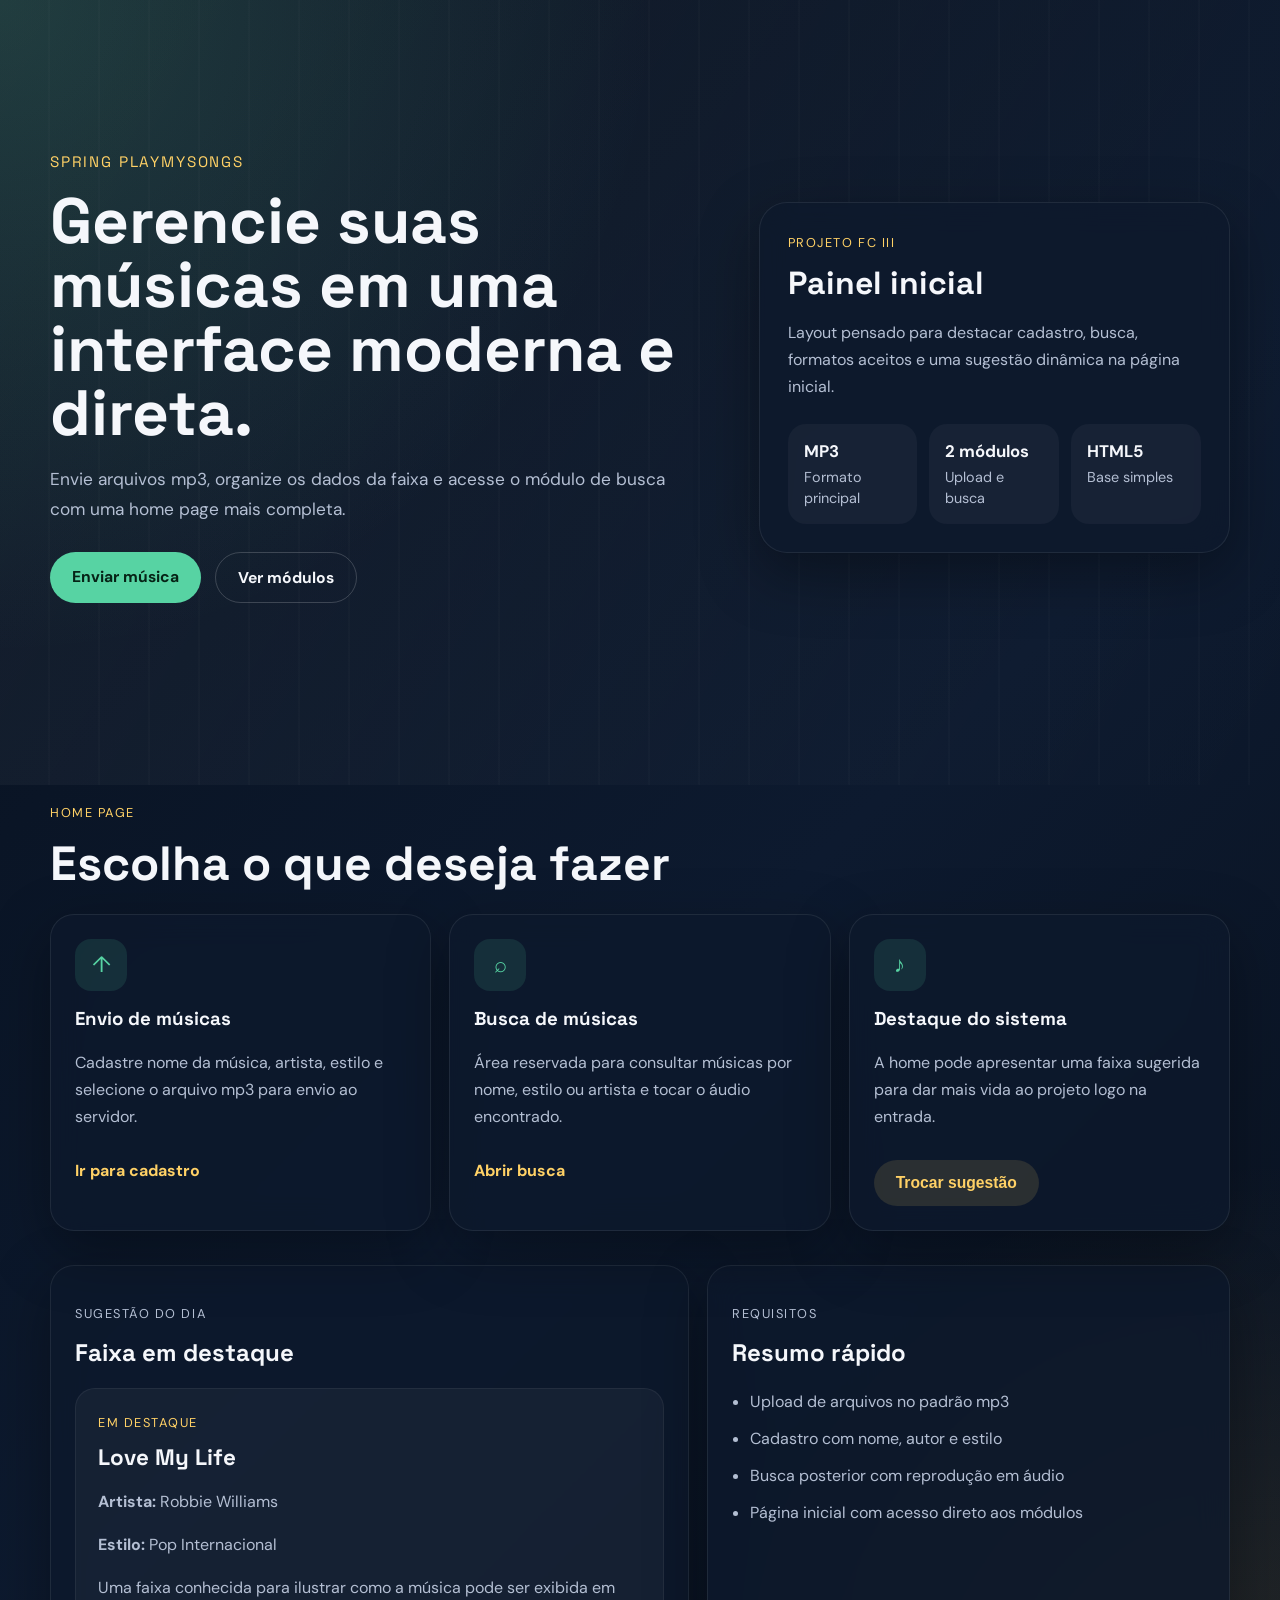
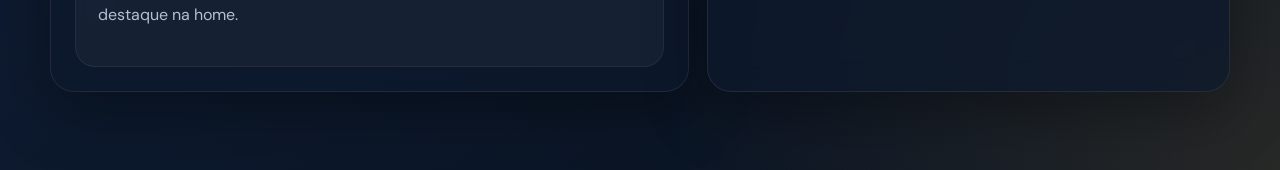
==== src/main/resources/static/index.html @ 6e3c8853 "Arrumar os bugs e fazer front end de pesquisa" ====
<!DOCTYPE html>
<html lang="pt-BR">
<head>
    <meta charset="UTF-8">
    <meta name="viewport" content="width=device-width, initial-scale=1.0">
    <title>Spring PlayMySongs</title>
    <link rel="stylesheet" href="css/style.css">
    <script src="js/indexController.js" defer></script>
</head>
<body>
<section class="hero">
    <div class="hero__overlay"></div>

    <header class="topbar">
        <div>
            <p class="brand">Spring PlayMySongs</p>
            <h1>Gerencie suas músicas em uma interface moderna e direta.</h1>
            <p class="subtitle">
                Envie arquivos mp3, organize os dados da faixa e acesse o módulo de busca com uma home page mais completa.
            </p>

            <div class="hero__actions">
                <a class="btn btn--primary" href="cadastroMusica.html">Enviar música</a>
                <a class="btn btn--secondary" href="#modulos">Ver módulos</a>
            </div>
        </div>

        <div class="hero__card">
            <span class="badge">Projeto FC III</span>
            <h2>Painel inicial</h2>
            <p>
                Layout pensado para destacar cadastro, busca, formatos aceitos e uma sugestão dinâmica na página inicial.
            </p>
            <div class="hero__stats">
                <div>
                    <strong>MP3</strong>
                    <span>Formato principal</span>
                </div>
                <div>
                    <strong>2 módulos</strong>
                    <span>Upload e busca</span>
                </div>
                <div>
                    <strong>HTML5</strong>
                    <span>Base simples</span>
                </div>
            </div>
        </div>
    </header>
</section>

<main class="content">
    <section class="section section--highlight" id="modulos">
        <div class="section__title">
            <p class="eyebrow">Home Page</p>
            <h2>Escolha o que deseja fazer</h2>
        </div>

        <div class="cards">
            <article class="card">
                <span class="card__icon">↑</span>
                <h3>Envio de músicas</h3>
                <p>
                    Cadastre nome da música, artista, estilo e selecione o arquivo mp3 para envio ao servidor.
                </p>
                <a class="card__link" href="cadastroMusica.html">Ir para cadastro</a>
            </article>

            <article class="card">
                <span class="card__icon">⌕</span>
                <h3>Busca de músicas</h3>
                <p>
                    Área reservada para consultar músicas por nome, estilo ou artista e tocar o áudio encontrado.
                </p>
                <a class="card__link" href="#">Abrir busca</a>
            </article>

            <article class="card">
                <span class="card__icon">♪</span>
                <h3>Destaque do sistema</h3>
                <p>
                    A home pode apresentar uma faixa sugerida para dar mais vida ao projeto logo na entrada.
                </p>
                <button class="card__button" type="button" onclick="trocarSugestao()">Trocar sugestão</button>
            </article>
        </div>
    </section>

    <section class="section grid">
        <article class="panel">
            <p class="eyebrow">Sugestão do dia</p>
            <h2>Faixa em destaque</h2>
            <div id="filme-sugerido" class="suggestion-box"></div>
        </article>

        <article class="panel">
            <p class="eyebrow">Requisitos</p>
            <h2>Resumo rápido</h2>
            <ul class="feature-list">
                <li>Upload de arquivos no padrão mp3</li>
                <li>Cadastro com nome, autor e estilo</li>
                <li>Busca posterior com reprodução em áudio</li>
                <li>Página inicial com acesso direto aos módulos</li>
            </ul>
        </article>
    </section>
</main>
</body>
</html>
---- src/main/resources/static/css/style.css ----
@import url('https://fonts.googleapis.com/css2?family=Space+Grotesk:wght@400;500;700&family=DM+Sans:wght@400;500;700&display=swap');

:root {
    --bg: #081120;
    --bg-soft: #101b2e;
    --surface: rgba(14, 25, 44, 0.78);
    --surface-border: rgba(255, 255, 255, 0.08);
    --text: #f5f7fb;
    --muted: #b4bfd3;
    --primary: #57d3a3;
    --primary-dark: #1ea672;
    --accent: #ffd166;
    --shadow: 0 20px 60px rgba(0, 0, 0, 0.35);
}

* {
    box-sizing: border-box;
}

html {
    scroll-behavior: smooth;
}

body {
    margin: 0;
    font-family: 'DM Sans', sans-serif;
    color: var(--text);
    background:
            radial-gradient(circle at top left, rgba(87, 211, 163, 0.18), transparent 30%),
            radial-gradient(circle at bottom right, rgba(255, 209, 102, 0.12), transparent 28%),
            linear-gradient(135deg, #07101d 0%, #0d1a2f 55%, #09111e 100%);
    min-height: 100vh;
}

h1, h2, h3, .brand {
    font-family: 'Space Grotesk', sans-serif;
    margin-top: 0;
}

a {
    text-decoration: none;
}

.hero {
    position: relative;
    padding: 40px 24px 70px;
    overflow: hidden;
}

.hero__overlay {
    position: absolute;
    inset: 0;
    background:
            linear-gradient(120deg, rgba(255,255,255,0.05), transparent),
            repeating-linear-gradient(
                    90deg,
                    transparent 0,
                    transparent 48px,
                    rgba(255,255,255,0.03) 49px,
                    transparent 50px
            );
    pointer-events: none;
}

.topbar,
.content {
    width: min(1180px, calc(100% - 24px));
    margin: 0 auto;
    position: relative;
    z-index: 1;
}

.topbar {
    display: grid;
    grid-template-columns: 1.3fr 0.9fr;
    gap: 28px;
    align-items: center;
    min-height: 75vh;
}

.brand {
    color: var(--accent);
    font-size: 0.95rem;
    letter-spacing: 0.12em;
    text-transform: uppercase;
    margin-bottom: 18px;
}

h1 {
    font-size: clamp(2.4rem, 5vw, 4.8rem);
    line-height: 1;
    max-width: 700px;
    margin-bottom: 20px;
}

.subtitle {
    max-width: 620px;
    font-size: 1.08rem;
    line-height: 1.7;
    color: var(--muted);
}

.hero__actions {
    display: flex;
    flex-wrap: wrap;
    gap: 14px;
    margin-top: 28px;
}

.btn,
.card__button {
    border: 0;
    border-radius: 999px;
    padding: 14px 22px;
    font-weight: 700;
    font-size: 0.98rem;
    cursor: pointer;
    transition: transform 0.2s ease, opacity 0.2s ease, background 0.2s ease;
}

.btn:hover,
.card__button:hover {
    transform: translateY(-2px);
}

.btn--primary {
    background: var(--primary);
    color: #062316;
}

.btn--secondary {
    background: transparent;
    color: var(--text);
    border: 1px solid rgba(255,255,255,0.18);
}

.hero__card,
.card,
.panel {
    background: var(--surface);
    border: 1px solid var(--surface-border);
    backdrop-filter: blur(16px);
    box-shadow: var(--shadow);
}

.hero__card {
    border-radius: 28px;
    padding: 28px;
}

.badge,
.eyebrow {
    display: inline-block;
    font-size: 0.8rem;
    text-transform: uppercase;
    letter-spacing: 0.12em;
    color: var(--accent);
    margin-bottom: 12px;
}

.hero__card h2 {
    font-size: 2rem;
    margin-bottom: 12px;
}

.hero__card p {
    color: var(--muted);
    line-height: 1.7;
}

.hero__stats {
    display: grid;
    grid-template-columns: repeat(3, 1fr);
    gap: 12px;
    margin-top: 24px;
}

.hero__stats div {
    background: rgba(255, 255, 255, 0.04);
    border-radius: 18px;
    padding: 16px;
}

.hero__stats strong {
    display: block;
    font-size: 1.05rem;
    margin-bottom: 4px;
}

.hero__stats span {
    color: var(--muted);
    font-size: 0.9rem;
}

.content {
    padding-bottom: 50px;
}

.section {
    margin-top: -22px;
    padding: 28px 0;
}

.section--highlight {
    position: relative;
    z-index: 2;
}

.section__title {
    margin-bottom: 20px;
}

.section__title h2 {
    font-size: clamp(1.8rem, 4vw, 3rem);
    margin: 0;
}

.cards {
    display: grid;
    grid-template-columns: repeat(3, 1fr);
    gap: 18px;
}

.card,
.panel {
    border-radius: 24px;
    padding: 24px;
}

.card__icon {
    display: inline-flex;
    width: 52px;
    height: 52px;
    border-radius: 16px;
    align-items: center;
    justify-content: center;
    background: rgba(87, 211, 163, 0.12);
    color: var(--primary);
    font-size: 1.4rem;
    margin-bottom: 16px;
}

.card p,
.panel p,
.feature-list li,
.suggestion-box p {
    color: var(--muted);
    line-height: 1.7;
}

.card__link {
    display: inline-block;
    margin-top: 14px;
    color: var(--accent);
    font-weight: 700;
}

.card__button {
    margin-top: 14px;
    background: rgba(255, 209, 102, 0.12);
    color: var(--accent);
}

.grid {
    display: grid;
    grid-template-columns: 1.1fr 0.9fr;
    gap: 18px;
}

.suggestion-box {
    margin-top: 16px;
    padding: 22px;
    border-radius: 20px;
    background: rgba(255, 255, 255, 0.04);
    border: 1px solid rgba(255,255,255,0.06);
}

.suggestion-box h3 {
    margin-bottom: 8px;
    font-size: 1.4rem;
}

.feature-list {
    padding-left: 18px;
    margin: 12px 0 0;
}

.feature-list li + li {
    margin-top: 10px;
}

@media (max-width: 900px) {
    .topbar,
    .cards,
    .grid,
    .hero__stats {
        grid-template-columns: 1fr;
    }

    .hero {
        padding-top: 24px;
    }

    .topbar {
        min-height: auto;
    }
}

@media (max-width: 600px) {
    .hero,
    .content {
        width: 100%;
    }

    .hero__actions {
        flex-direction: column;
    }

    .btn,
    .card__button {
        width: 100%;
        text-align: center;
    }

    .card,
    .panel,
    .hero__card {
        padding: 20px;
    }

    .hero--compact {
        padding-bottom: 40px;
    }

    .topbar--single {
        grid-template-columns: 1fr;
        min-height: auto;
    }

    .music-form {
        margin-top: 20px;
    }

    .form-grid {
        display: grid;
        grid-template-columns: repeat(2, 1fr);
        gap: 18px;
        margin-bottom: 18px;
    }

    .form-field {
        display: flex;
        flex-direction: column;
        gap: 10px;
    }

    .form-field label {
        font-weight: 700;
        color: var(--text);
        font-size: 0.95rem;
    }

    .form-field input,
    .form-field select {
        width: 100%;
        border: 1px solid rgba(255, 255, 255, 0.12);
        background: rgba(255, 255, 255, 0.05);
        color: var(--text);
        border-radius: 16px;
        padding: 14px 16px;
        font: inherit;
        outline: none;
        transition: border-color 0.2s ease, transform 0.2s ease, background 0.2s ease;
    }

    .form-field input::placeholder {
        color: rgba(180, 191, 211, 0.75);
    }

    .form-field input:focus,
    .form-field select:focus {
        border-color: var(--primary);
        background: rgba(255, 255, 255, 0.08);
        transform: translateY(-1px);
    }

    .form-field input[type="file"] {
        padding: 12px;
        cursor: pointer;
    }

    .form-actions {
        margin-top: 10px;
    }

    .form-actions .btn {
        min-width: 220px;
    }

    #mensagem-feedback {
        margin-top: 22px;
    }

    @media (max-width: 900px) {
        .form-grid {
            grid-template-columns: 1fr;
        }
    }

    @media (max-width: 600px) {
        .form-actions .btn {
            width: 100%;
            min-width: 0;
        }
    }
}
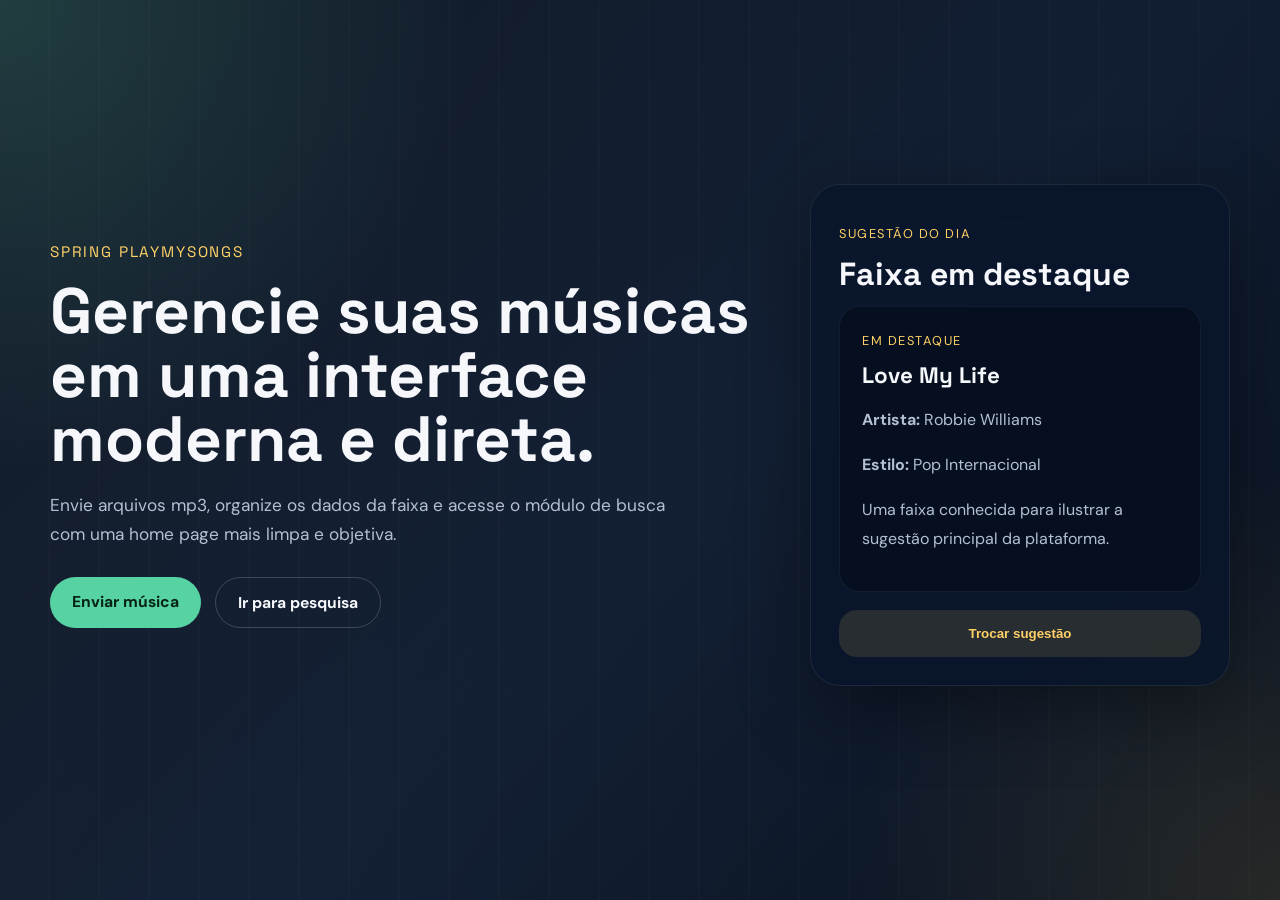
==== commit ae1c7b92: "Front end feito(falta pesquisa) e cadastro funcionando" ====
--- a/src/main/resources/static/index.html
+++ b/src/main/resources/static/index.html
@@ -8,102 +8,32 @@
     <script src="js/indexController.js" defer></script>
 </head>
 <body>
-<section class="hero">
+<section class="hero hero--home">
     <div class="hero__overlay"></div>
 
-    <header class="topbar">
-        <div>
+    <header class="topbar home-topbar">
+        <div class="home-topbar__content">
             <p class="brand">Spring PlayMySongs</p>
             <h1>Gerencie suas músicas em uma interface moderna e direta.</h1>
             <p class="subtitle">
-                Envie arquivos mp3, organize os dados da faixa e acesse o módulo de busca com uma home page mais completa.
+                Envie arquivos mp3, organize os dados da faixa e acesse o módulo de busca com uma home page mais limpa e objetiva.
             </p>
 
             <div class="hero__actions">
                 <a class="btn btn--primary" href="cadastroMusica.html">Enviar música</a>
-                <a class="btn btn--secondary" href="#modulos">Ver módulos</a>
+                <a class="btn btn--secondary" href="pesquisa.html">Ir para pesquisa</a>
             </div>
         </div>
 
-        <div class="hero__card">
-            <span class="badge">Projeto FC III</span>
-            <h2>Painel inicial</h2>
-            <p>
-                Layout pensado para destacar cadastro, busca, formatos aceitos e uma sugestão dinâmica na página inicial.
-            </p>
-            <div class="hero__stats">
-                <div>
-                    <strong>MP3</strong>
-                    <span>Formato principal</span>
-                </div>
-                <div>
-                    <strong>2 módulos</strong>
-                    <span>Upload e busca</span>
-                </div>
-                <div>
-                    <strong>HTML5</strong>
-                    <span>Base simples</span>
-                </div>
-            </div>
-        </div>
+        <aside class="home-suggestion">
+            <p class="eyebrow">Sugestão do dia</p>
+            <h2>Faixa em destaque</h2>
+            <div id="filme-sugerido" class="suggestion-box home-suggestion__box"></div>
+            <button class="card__button home-suggestion__button" type="button" onclick="trocarSugestao()">
+                Trocar sugestão
+            </button>
+        </aside>
     </header>
 </section>
-
-<main class="content">
-    <section class="section section--highlight" id="modulos">
-        <div class="section__title">
-            <p class="eyebrow">Home Page</p>
-            <h2>Escolha o que deseja fazer</h2>
-        </div>
-
-        <div class="cards">
-            <article class="card">
-                <span class="card__icon">↑</span>
-                <h3>Envio de músicas</h3>
-                <p>
-                    Cadastre nome da música, artista, estilo e selecione o arquivo mp3 para envio ao servidor.
-                </p>
-                <a class="card__link" href="cadastroMusica.html">Ir para cadastro</a>
-            </article>
-
-            <article class="card">
-                <span class="card__icon">⌕</span>
-                <h3>Busca de músicas</h3>
-                <p>
-                    Área reservada para consultar músicas por nome, estilo ou artista e tocar o áudio encontrado.
-                </p>
-                <a class="card__link" href="#">Abrir busca</a>
-            </article>
-
-            <article class="card">
-                <span class="card__icon">♪</span>
-                <h3>Destaque do sistema</h3>
-                <p>
-                    A home pode apresentar uma faixa sugerida para dar mais vida ao projeto logo na entrada.
-                </p>
-                <button class="card__button" type="button" onclick="trocarSugestao()">Trocar sugestão</button>
-            </article>
-        </div>
-    </section>
-
-    <section class="section grid">
-        <article class="panel">
-            <p class="eyebrow">Sugestão do dia</p>
-            <h2>Faixa em destaque</h2>
-            <div id="filme-sugerido" class="suggestion-box"></div>
-        </article>
-
-        <article class="panel">
-            <p class="eyebrow">Requisitos</p>
-            <h2>Resumo rápido</h2>
-            <ul class="feature-list">
-                <li>Upload de arquivos no padrão mp3</li>
-                <li>Cadastro com nome, autor e estilo</li>
-                <li>Busca posterior com reprodução em áudio</li>
-                <li>Página inicial com acesso direto aos módulos</li>
-            </ul>
-        </article>
-    </section>
-</main>
 </body>
 </html>
--- a/src/main/resources/static/css/style.css
+++ b/src/main/resources/static/css/style.css
@@ -2,13 +2,11 @@
 
 :root {
     --bg: #081120;
-    --bg-soft: #101b2e;
     --surface: rgba(14, 25, 44, 0.78);
     --surface-border: rgba(255, 255, 255, 0.08);
     --text: #f5f7fb;
     --muted: #b4bfd3;
     --primary: #57d3a3;
-    --primary-dark: #1ea672;
     --accent: #ffd166;
     --shadow: 0 20px 60px rgba(0, 0, 0, 0.35);
 }
@@ -23,18 +21,21 @@
 
 body {
     margin: 0;
+    min-height: 100vh;
     font-family: 'DM Sans', sans-serif;
     color: var(--text);
     background:
             radial-gradient(circle at top left, rgba(87, 211, 163, 0.18), transparent 30%),
             radial-gradient(circle at bottom right, rgba(255, 209, 102, 0.12), transparent 28%),
             linear-gradient(135deg, #07101d 0%, #0d1a2f 55%, #09111e 100%);
-    min-height: 100vh;
-}
-
-h1, h2, h3, .brand {
+}
+
+h1,
+h2,
+h3,
+.brand {
+    margin-top: 0;
     font-family: 'Space Grotesk', sans-serif;
-    margin-top: 0;
 }
 
 a {
@@ -47,16 +48,26 @@
     overflow: hidden;
 }
 
+.hero--compact {
+    padding-bottom: 18px;
+}
+
+.hero--home {
+    min-height: 100vh;
+    display: flex;
+    align-items: center;
+}
+
 .hero__overlay {
     position: absolute;
     inset: 0;
     background:
-            linear-gradient(120deg, rgba(255,255,255,0.05), transparent),
+            linear-gradient(120deg, rgba(255, 255, 255, 0.05), transparent),
             repeating-linear-gradient(
                     90deg,
                     transparent 0,
                     transparent 48px,
-                    rgba(255,255,255,0.03) 49px,
+                    rgba(255, 255, 255, 0.03) 49px,
                     transparent 50px
             );
     pointer-events: none;
@@ -72,10 +83,13 @@
 
 .topbar {
     display: grid;
-    grid-template-columns: 1.3fr 0.9fr;
     gap: 28px;
     align-items: center;
-    min-height: 75vh;
+}
+
+.topbar--single {
+    grid-template-columns: 1fr;
+    min-height: auto;
 }
 
 .brand {
@@ -89,7 +103,7 @@
 h1 {
     font-size: clamp(2.4rem, 5vw, 4.8rem);
     line-height: 1;
-    max-width: 700px;
+    max-width: 760px;
     margin-bottom: 20px;
 }
 
@@ -107,8 +121,7 @@
     margin-top: 28px;
 }
 
-.btn,
-.card__button {
+.btn {
     border: 0;
     border-radius: 999px;
     padding: 14px 22px;
@@ -118,8 +131,7 @@
     transition: transform 0.2s ease, opacity 0.2s ease, background 0.2s ease;
 }
 
-.btn:hover,
-.card__button:hover {
+.btn:hover {
     transform: translateY(-2px);
 }
 
@@ -131,140 +143,21 @@
 .btn--secondary {
     background: transparent;
     color: var(--text);
-    border: 1px solid rgba(255,255,255,0.18);
-}
-
-.hero__card,
-.card,
-.panel {
-    background: var(--surface);
-    border: 1px solid var(--surface-border);
-    backdrop-filter: blur(16px);
-    box-shadow: var(--shadow);
-}
-
-.hero__card {
-    border-radius: 28px;
-    padding: 28px;
+    border: 1px solid rgba(255, 255, 255, 0.18);
 }
 
 .badge,
 .eyebrow {
     display: inline-block;
+    margin-bottom: 12px;
+    color: var(--accent);
     font-size: 0.8rem;
     text-transform: uppercase;
     letter-spacing: 0.12em;
-    color: var(--accent);
-    margin-bottom: 12px;
-}
-
-.hero__card h2 {
-    font-size: 2rem;
-    margin-bottom: 12px;
-}
-
-.hero__card p {
-    color: var(--muted);
-    line-height: 1.7;
-}
-
-.hero__stats {
-    display: grid;
-    grid-template-columns: repeat(3, 1fr);
-    gap: 12px;
-    margin-top: 24px;
-}
-
-.hero__stats div {
-    background: rgba(255, 255, 255, 0.04);
-    border-radius: 18px;
-    padding: 16px;
-}
-
-.hero__stats strong {
-    display: block;
-    font-size: 1.05rem;
-    margin-bottom: 4px;
-}
-
-.hero__stats span {
-    color: var(--muted);
-    font-size: 0.9rem;
 }
 
 .content {
     padding-bottom: 50px;
-}
-
-.section {
-    margin-top: -22px;
-    padding: 28px 0;
-}
-
-.section--highlight {
-    position: relative;
-    z-index: 2;
-}
-
-.section__title {
-    margin-bottom: 20px;
-}
-
-.section__title h2 {
-    font-size: clamp(1.8rem, 4vw, 3rem);
-    margin: 0;
-}
-
-.cards {
-    display: grid;
-    grid-template-columns: repeat(3, 1fr);
-    gap: 18px;
-}
-
-.card,
-.panel {
-    border-radius: 24px;
-    padding: 24px;
-}
-
-.card__icon {
-    display: inline-flex;
-    width: 52px;
-    height: 52px;
-    border-radius: 16px;
-    align-items: center;
-    justify-content: center;
-    background: rgba(87, 211, 163, 0.12);
-    color: var(--primary);
-    font-size: 1.4rem;
-    margin-bottom: 16px;
-}
-
-.card p,
-.panel p,
-.feature-list li,
-.suggestion-box p {
-    color: var(--muted);
-    line-height: 1.7;
-}
-
-.card__link {
-    display: inline-block;
-    margin-top: 14px;
-    color: var(--accent);
-    font-weight: 700;
-}
-
-.card__button {
-    margin-top: 14px;
-    background: rgba(255, 209, 102, 0.12);
-    color: var(--accent);
-}
-
-.grid {
-    display: grid;
-    grid-template-columns: 1.1fr 0.9fr;
-    gap: 18px;
 }
 
 .suggestion-box {
@@ -272,7 +165,7 @@
     padding: 22px;
     border-radius: 20px;
     background: rgba(255, 255, 255, 0.04);
-    border: 1px solid rgba(255,255,255,0.06);
+    border: 1px solid rgba(255, 255, 255, 0.06);
 }
 
 .suggestion-box h3 {
@@ -285,24 +178,397 @@
     margin: 12px 0 0;
 }
 
+.feature-list li,
+.suggestion-box p {
+    color: var(--muted);
+    line-height: 1.8;
+}
+
 .feature-list li + li {
     margin-top: 10px;
 }
 
-@media (max-width: 900px) {
-    .topbar,
-    .cards,
-    .grid,
-    .hero__stats {
+/* HOME */
+
+.home-topbar {
+    grid-template-columns: minmax(0, 1.2fr) 420px;
+    min-height: auto;
+}
+
+.home-topbar__content h1 {
+    max-width: 760px;
+}
+
+.home-suggestion {
+    background: rgba(9, 22, 43, 0.9);
+    border: 1px solid rgba(255, 255, 255, 0.08);
+    border-radius: 30px;
+    padding: 28px;
+    box-shadow: 0 24px 70px rgba(0, 0, 0, 0.34);
+    backdrop-filter: blur(18px);
+}
+
+.home-suggestion h2 {
+    font-size: 2rem;
+    margin-bottom: 12px;
+}
+
+.home-suggestion__box {
+    margin-top: 0;
+    background: rgba(5, 15, 31, 0.82);
+}
+
+.home-suggestion__button {
+    width: 100%;
+    margin-top: 18px;
+    border: 0;
+    border-radius: 18px;
+    padding: 16px 18px;
+    background: rgba(255, 209, 102, 0.12);
+    color: var(--accent);
+    font-weight: 700;
+    cursor: pointer;
+}
+
+/* CADASTRO */
+
+.cadastro-topbar {
+    min-height: auto;
+    padding-bottom: 0;
+}
+
+.cadastro-topbar--minimal {
+    display: flex;
+    align-items: center;
+}
+
+.cadastro-topbar__actions {
+    display: flex;
+    justify-content: flex-start;
+}
+
+.cadastro-shell {
+    width: min(1280px, calc(100% - 32px));
+    margin: 0 auto 56px;
+    display: grid;
+    grid-template-columns: minmax(0, 1.45fr) 360px;
+    gap: 24px;
+    align-items: start;
+    position: relative;
+    z-index: 2;
+}
+
+.cadastro-main,
+.cadastro-side,
+.pesquisa-main,
+.pesquisa-side {
+    background: rgba(9, 22, 43, 0.9);
+    border: 1px solid rgba(255, 255, 255, 0.08);
+    box-shadow: 0 24px 70px rgba(0, 0, 0, 0.34);
+    backdrop-filter: blur(18px);
+}
+
+.cadastro-main,
+.pesquisa-main {
+    border-radius: 30px;
+    padding: 42px;
+}
+
+.cadastro-side,
+.pesquisa-side {
+    border-radius: 30px;
+    padding: 30px 28px;
+    display: flex;
+    flex-direction: column;
+    gap: 20px;
+    position: sticky;
+    top: 24px;
+}
+
+.cadastro-main__header h2,
+.pesquisa-main__header h2 {
+    font-size: clamp(2.8rem, 5vw, 4.1rem);
+    margin-bottom: 12px;
+    line-height: 1;
+}
+
+.cadastro-main__text,
+.pesquisa-main__text {
+    max-width: 760px;
+    color: var(--muted);
+    font-size: 1.2rem;
+    line-height: 1.7;
+}
+
+.music-form--spotlight,
+.search-form {
+    margin-top: 34px;
+}
+
+.music-form__row {
+    display: grid;
+    grid-template-columns: repeat(2, minmax(0, 1fr));
+    gap: 22px;
+}
+
+.music-form__group,
+.search-form__group {
+    display: flex;
+    flex-direction: column;
+    gap: 12px;
+    margin-bottom: 24px;
+}
+
+.music-form__group label,
+.search-form__group label {
+    color: var(--text);
+    font-size: 1.18rem;
+    font-weight: 700;
+    letter-spacing: 0.01em;
+}
+
+.music-form__group input,
+.music-form__group select,
+.search-form__group input {
+    width: 100%;
+    min-height: 72px;
+    padding: 20px 22px;
+    border: 1px solid rgba(255, 255, 255, 0.12);
+    border-radius: 22px;
+    background: rgba(5, 15, 31, 0.98);
+    color: var(--text);
+    font: inherit;
+    font-size: 1.12rem;
+    outline: none;
+    box-shadow: inset 0 0 0 1px rgba(255, 255, 255, 0.02);
+    transition: border-color 0.2s ease, transform 0.2s ease, box-shadow 0.2s ease, background 0.2s ease;
+}
+
+.music-form__group input::placeholder,
+.search-form__group input::placeholder {
+    color: rgba(180, 191, 211, 0.82);
+}
+
+.music-form__group input:focus,
+.music-form__group select:focus,
+.search-form__group input:focus {
+    border-color: var(--primary);
+    background: rgba(9, 24, 46, 0.98);
+    transform: translateY(-1px);
+    box-shadow: 0 0 0 4px rgba(87, 211, 163, 0.14);
+}
+
+.music-form__group input[type="file"] {
+    display: none;
+}
+
+.file-upload {
+    min-height: 76px;
+    padding: 14px 16px;
+    border: 1px solid rgba(255, 255, 255, 0.12);
+    border-radius: 22px;
+    background: rgba(5, 15, 31, 0.98);
+    display: flex;
+    align-items: center;
+    gap: 16px;
+    cursor: pointer;
+    transition: border-color 0.2s ease, transform 0.2s ease, box-shadow 0.2s ease, background 0.2s ease;
+}
+
+.file-upload:hover {
+    border-color: var(--primary);
+    background: rgba(9, 24, 46, 0.98);
+    transform: translateY(-1px);
+    box-shadow: 0 0 0 4px rgba(87, 211, 163, 0.1);
+}
+
+.file-upload__button {
+    background: var(--primary);
+    color: #062316;
+    font-size: 1rem;
+    font-weight: 800;
+    padding: 14px 18px;
+    border-radius: 16px;
+    white-space: nowrap;
+}
+
+.file-upload__text {
+    color: var(--muted);
+    font-size: 1.02rem;
+    overflow: hidden;
+    text-overflow: ellipsis;
+    white-space: nowrap;
+}
+
+.music-form__actions,
+.search-form__actions {
+    margin-top: 14px;
+}
+
+.btn--big {
+    min-width: 320px;
+    min-height: 68px;
+    border-radius: 24px;
+    font-size: 1.18rem;
+}
+
+.feedback-box {
+    margin-top: 28px;
+    padding: 24px;
+    background: rgba(6, 17, 34, 0.88);
+    border: 1px solid rgba(255, 255, 255, 0.08);
+}
+
+.cadastro-side__section,
+.pesquisa-side__section {
+    padding: 4px 0;
+}
+
+.cadastro-side__section + .cadastro-side__section,
+.pesquisa-side__section + .pesquisa-side__section {
+    border-top: 1px solid rgba(255, 255, 255, 0.08);
+    padding-top: 22px;
+}
+
+.cadastro-side__section h2,
+.pesquisa-side__section h2 {
+    font-size: 2.1rem;
+    margin: 0 0 18px;
+}
+
+.cadastro-side__section h3,
+.pesquisa-side__section h3 {
+    font-size: 1.6rem;
+    line-height: 1.3;
+    margin: 8px 0 10px;
+}
+
+.cadastro-side__list,
+.pesquisa-side__list {
+    padding-left: 22px;
+    margin: 0;
+}
+
+.cadastro-side__list li,
+.pesquisa-side__list li {
+    color: var(--muted);
+    font-size: 1.06rem;
+    line-height: 1.85;
+}
+
+.cadastro-side__section--example p,
+.pesquisa-side__section--example p {
+    color: var(--muted);
+    font-size: 1rem;
+    line-height: 1.7;
+}
+
+/* PESQUISA */
+
+.pesquisa-shell {
+    width: min(1280px, calc(100% - 32px));
+    margin: 0 auto 56px;
+    display: grid;
+    grid-template-columns: minmax(0, 1.45fr) 360px;
+    gap: 24px;
+    align-items: start;
+    position: relative;
+    z-index: 2;
+}
+
+.search-form__row {
+    display: grid;
+    grid-template-columns: minmax(0, 1fr) 240px;
+    gap: 20px;
+    align-items: end;
+}
+
+.results-grid {
+    display: grid;
+    gap: 18px;
+    margin-top: 26px;
+}
+
+.music-result {
+    display: grid;
+    gap: 18px;
+    padding: 24px;
+    background: rgba(6, 17, 34, 0.88);
+    border: 1px solid rgba(255, 255, 255, 0.08);
+    border-radius: 24px;
+}
+
+.music-result__meta h3 {
+    font-size: 1.8rem;
+    margin-bottom: 10px;
+}
+
+.music-result__meta p {
+    margin: 6px 0;
+    color: var(--muted);
+}
+
+.music-result__player audio {
+    width: 100%;
+    border-radius: 16px;
+}
+
+/* RESPONSIVO */
+
+@media (max-width: 1024px) {
+    .home-topbar,
+    .cadastro-shell,
+    .pesquisa-shell {
         grid-template-columns: 1fr;
     }
 
-    .hero {
-        padding-top: 24px;
-    }
-
-    .topbar {
-        min-height: auto;
+    .cadastro-side,
+    .pesquisa-side {
+        position: static;
+    }
+}
+
+@media (max-width: 720px) {
+    .cadastro-main,
+    .pesquisa-main,
+    .cadastro-side,
+    .pesquisa-side,
+    .home-suggestion {
+        padding: 24px;
+    }
+
+    .music-form__row,
+    .search-form__row {
+        grid-template-columns: 1fr;
+    }
+
+    .music-form__group label,
+    .search-form__group label {
+        font-size: 1.03rem;
+    }
+
+    .music-form__group input,
+    .music-form__group select,
+    .search-form__group input,
+    .file-upload {
+        min-height: 62px;
+        font-size: 1rem;
+    }
+
+    .btn,
+    .btn--big {
+        width: 100%;
+        min-width: 0;
+        text-align: center;
+    }
+
+    .file-upload {
+        flex-direction: column;
+        align-items: flex-start;
+    }
+
+    .hero__actions {
+        flex-direction: column;
     }
 }
 
@@ -312,105 +578,31 @@
         width: 100%;
     }
 
-    .hero__actions {
+    h1 {
+        font-size: clamp(2rem, 11vw, 3.2rem);
+    }
+}
+
+.cadastro-main__header--row {
+    display: flex;
+    align-items: flex-start;
+    justify-content: space-between;
+    gap: 20px;
+}
+
+.cadastro-main__back {
+    flex-shrink: 0;
+    margin-top: 6px;
+}
+
+@media (max-width: 720px) {
+    .cadastro-main__header--row {
         flex-direction: column;
-    }
-
-    .btn,
-    .card__button {
+        align-items: flex-start;
+    }
+
+    .cadastro-main__back {
         width: 100%;
-        text-align: center;
-    }
-
-    .card,
-    .panel,
-    .hero__card {
-        padding: 20px;
-    }
-
-    .hero--compact {
-        padding-bottom: 40px;
-    }
-
-    .topbar--single {
-        grid-template-columns: 1fr;
-        min-height: auto;
-    }
-
-    .music-form {
-        margin-top: 20px;
-    }
-
-    .form-grid {
-        display: grid;
-        grid-template-columns: repeat(2, 1fr);
-        gap: 18px;
-        margin-bottom: 18px;
-    }
-
-    .form-field {
-        display: flex;
-        flex-direction: column;
-        gap: 10px;
-    }
-
-    .form-field label {
-        font-weight: 700;
-        color: var(--text);
-        font-size: 0.95rem;
-    }
-
-    .form-field input,
-    .form-field select {
-        width: 100%;
-        border: 1px solid rgba(255, 255, 255, 0.12);
-        background: rgba(255, 255, 255, 0.05);
-        color: var(--text);
-        border-radius: 16px;
-        padding: 14px 16px;
-        font: inherit;
-        outline: none;
-        transition: border-color 0.2s ease, transform 0.2s ease, background 0.2s ease;
-    }
-
-    .form-field input::placeholder {
-        color: rgba(180, 191, 211, 0.75);
-    }
-
-    .form-field input:focus,
-    .form-field select:focus {
-        border-color: var(--primary);
-        background: rgba(255, 255, 255, 0.08);
-        transform: translateY(-1px);
-    }
-
-    .form-field input[type="file"] {
-        padding: 12px;
-        cursor: pointer;
-    }
-
-    .form-actions {
-        margin-top: 10px;
-    }
-
-    .form-actions .btn {
-        min-width: 220px;
-    }
-
-    #mensagem-feedback {
-        margin-top: 22px;
-    }
-
-    @media (max-width: 900px) {
-        .form-grid {
-            grid-template-columns: 1fr;
-        }
-    }
-
-    @media (max-width: 600px) {
-        .form-actions .btn {
-            width: 100%;
-            min-width: 0;
-        }
+        margin-top: 0;
     }
 }
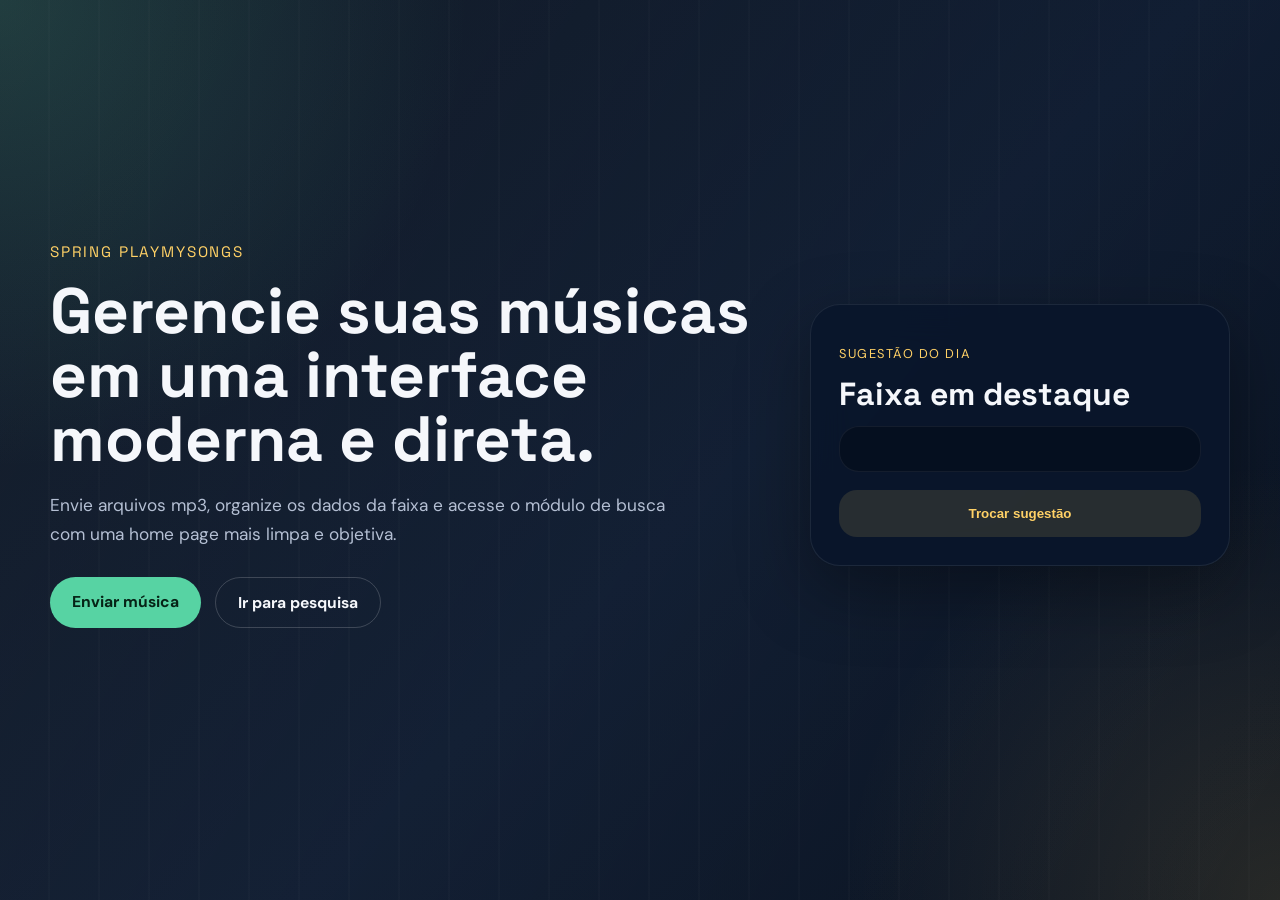
==== commit 58006489: "Sugestão funcionando e estilos criados" ====
--- a/src/main/resources/static/index.html
+++ b/src/main/resources/static/index.html
@@ -28,7 +28,7 @@
         <aside class="home-suggestion">
             <p class="eyebrow">Sugestão do dia</p>
             <h2>Faixa em destaque</h2>
-            <div id="filme-sugerido" class="suggestion-box home-suggestion__box"></div>
+            <div id="musica-sugerida" class="suggestion-box home-suggestion__box"></div>
             <button class="card__button home-suggestion__button" type="button" onclick="trocarSugestao()">
                 Trocar sugestão
             </button>
--- a/src/main/resources/static/css/style.css
+++ b/src/main/resources/static/css/style.css
@@ -317,6 +317,10 @@
     flex-direction: column;
     gap: 12px;
     margin-bottom: 24px;
+}
+
+.search-form__row .search-form__group {
+    margin-bottom: 0;
 }
 
 .music-form__group label,
@@ -605,4 +609,73 @@
         width: 100%;
         margin-top: 0;
     }
+}
+
+.search-form__actions {
+    margin-top: 0;
+    display: flex;
+    align-items: flex-end;
+    justify-content: flex-start;
+}
+
+.search-form__button {
+    min-width: 180px;
+    min-height: 72px;
+    padding: 0 24px;
+    border-radius: 22px;
+    font-size: 1rem;
+}
+
+.results-grid {
+    display: grid;
+    gap: 18px;
+    margin-top: 26px;
+}
+
+.music-result {
+    display: grid;
+    gap: 18px;
+    padding: 24px;
+    background: rgba(6, 17, 34, 0.88);
+    border: 1px solid rgba(255, 255, 255, 0.08);
+    border-radius: 24px;
+}
+
+.music-result__meta h3 {
+    font-size: 1.6rem;
+    margin-bottom: 10px;
+}
+
+.music-result__meta p {
+    margin: 6px 0;
+    color: var(--muted);
+}
+
+.music-result__label {
+    margin: 0 0 10px;
+    color: var(--accent);
+    font-size: 0.9rem;
+    text-transform: uppercase;
+    letter-spacing: 0.08em;
+}
+
+.music-result__player audio {
+    width: 100%;
+    border-radius: 16px;
+}
+
+.empty-state {
+    padding: 28px;
+    border-radius: 24px;
+    background: rgba(6, 17, 34, 0.88);
+    border: 1px dashed rgba(255, 255, 255, 0.12);
+}
+
+.empty-state h3 {
+    margin-bottom: 8px;
+}
+
+.empty-state p {
+    margin: 0;
+    color: var(--muted);
 }
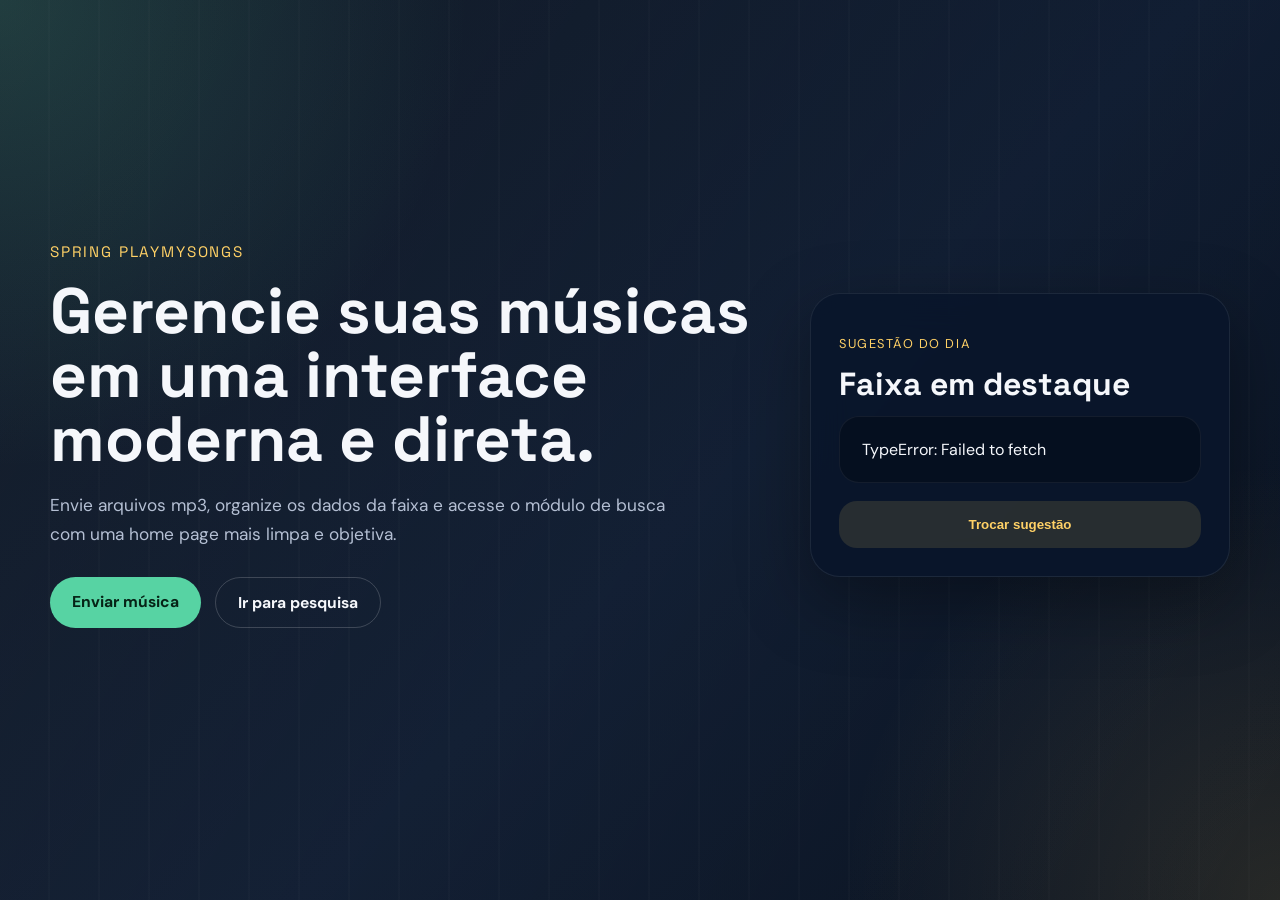
==== commit b916e585: "Prepare PlayMySongs for portfolio" ====
--- a/src/main/resources/static/index.html
+++ b/src/main/resources/static/index.html
@@ -7,7 +7,7 @@
     <link rel="stylesheet" href="css/style.css">
     <script src="js/indexController.js" defer></script>
 </head>
-<body>
+<body onload="trocarSugestao()">
 <section class="hero hero--home">
     <div class="hero__overlay"></div>
 
